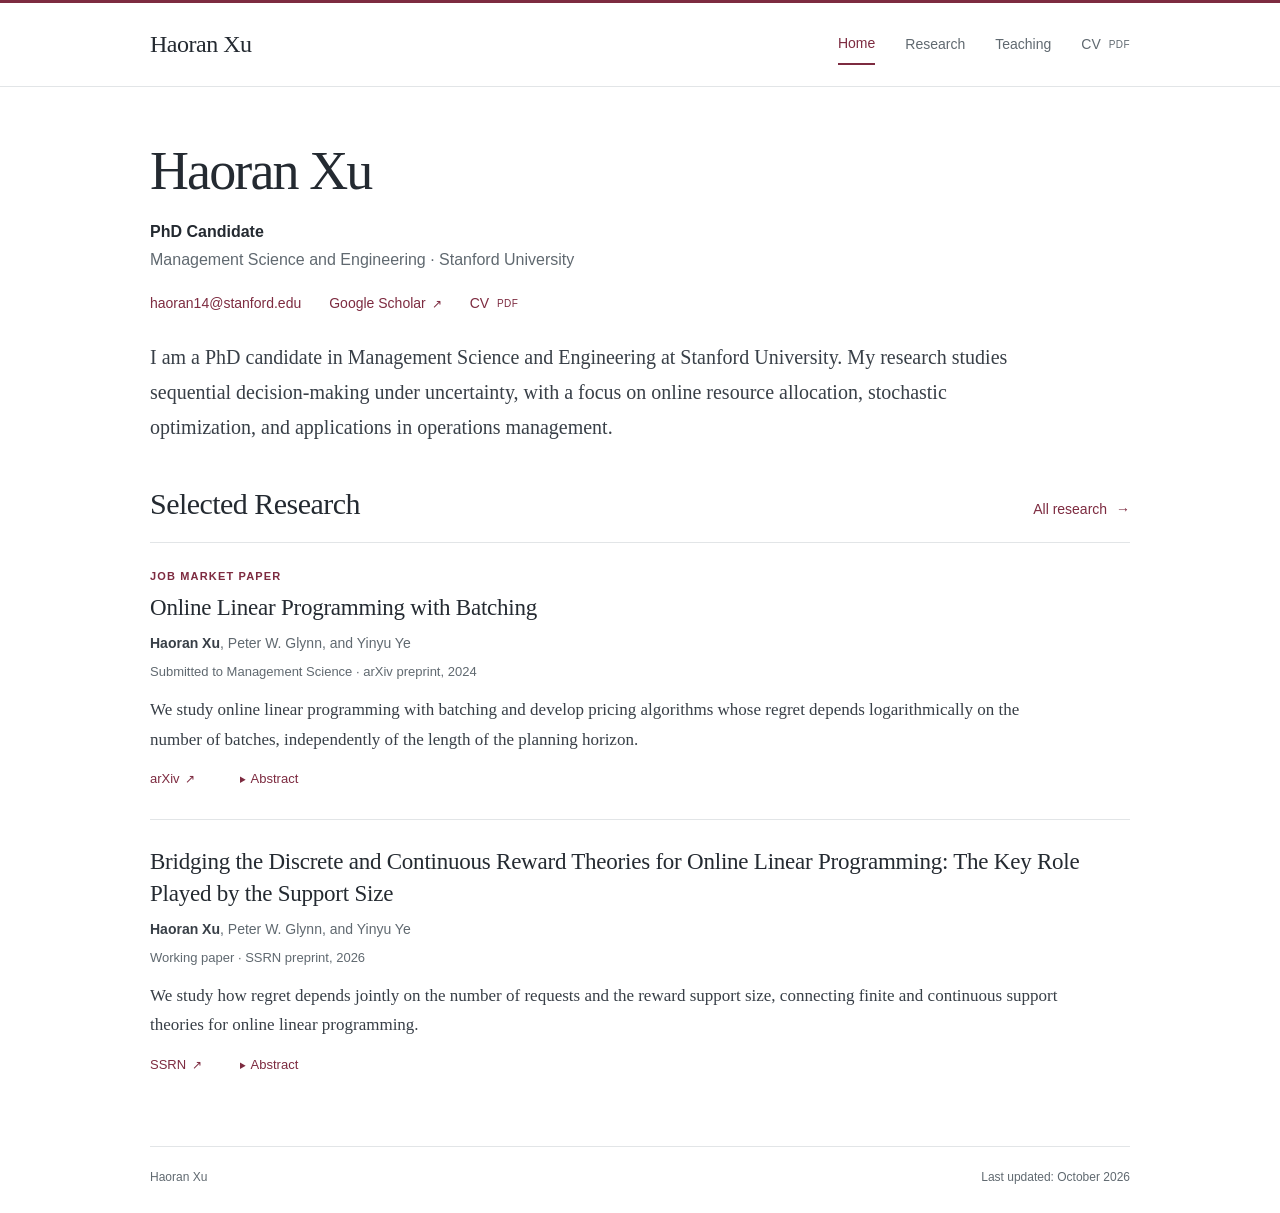
==== index.html @ 0963c2d7 "Add files via upload" ====
<!doctype html>
<html lang="en">
<head>
  <meta charset="utf-8">
  <meta name="viewport" content="width=device-width, initial-scale=1">
  <meta name="description" content="I am a PhD candidate in Management Science and Engineering at Stanford University. My research studies sequential decision-making under uncertainty, with a focus on online resource allocation, stochastic optimization, and applications in operations management.">
  <meta name="author" content="Haoran Xu">
  <meta name="theme-color" content="#7d2b40">
  <meta name="color-scheme" content="light">
  <meta property="og:type" content="website">
  <meta property="og:title" content="Haoran Xu | Stanford University">
  <meta property="og:description" content="I am a PhD candidate in Management Science and Engineering at Stanford University. My research studies sequential decision-making under uncertainty, with a focus on online resource allocation, stochastic optimization, and applications in operations management.">
  <title>Haoran Xu | Stanford University</title>
  <link rel="icon" href="assets/favicon.svg" type="image/svg+xml">
  <link rel="stylesheet" href="style.css">
</head>
<body class="home-page">
  <a class="skip-link" href="#main">Skip to content</a>
  <header class="site-header">
    <div class="header-inner">
      <a class="site-name" href="index.html">Haoran Xu</a>
      <nav class="site-nav" aria-label="Main navigation">
        <a href="index.html" aria-current="page">Home</a>
        <a href="research.html">Research</a>
        <a href="teaching.html">Teaching</a>
        <a href="files/Haoran_Xu_CV.pdf" target="_blank" rel="noopener" aria-label="CV PDF, opens in a new tab">CV <span class="pdf-tag">PDF</span></a>
      </nav>
    </div>
  </header>
  <main id="main" class="site-main" tabindex="-1">
    <section class="hero" aria-labelledby="home-title">
      <div class="hero-copy">
        <h1 id="home-title">Haoran Xu</h1>
        <p class="affiliation"><span class="position">PhD Candidate</span><br>
          Management Science and Engineering · Stanford University</p>
        <div class="contact-links" aria-label="Contact and profile links">
          <a href="mailto:haoran14@stanford.edu">haoran14@stanford.edu</a>
          <a href="https://scholar.google.com/citations?user=--bchzoAAAAJ&amp;hl=en&amp;oi=ao" target="_blank" rel="noopener noreferrer">Google Scholar <span class="external-mark" aria-hidden="true">↗</span></a>
          <a href="files/Haoran_Xu_CV.pdf" target="_blank" rel="noopener" aria-label="Curriculum Vitae PDF, opens in a new tab">CV <span class="pdf-tag">PDF</span></a>
        </div>
        <p class="intro">I am a PhD candidate in Management Science and Engineering at Stanford University. My research studies sequential decision-making under uncertainty, with a focus on online resource allocation, stochastic optimization, and applications in operations management.</p>
      </div>
    </section>
    <section class="selected-research" aria-labelledby="selected-title">
      <div class="section-heading">
        <h2 id="selected-title">Selected Research</h2>
        <a class="all-research" href="research.html">All research <span aria-hidden="true">→</span></a>
      </div>
      <article class="paper" id="batching" aria-labelledby="batching-title">
  <p class="paper-badge">Job Market Paper</p>
<h3 id="batching-title"><a class="paper-title-link" href="https://arxiv.org/abs/2408.00310" target="_blank" rel="noopener noreferrer">Online Linear Programming with Batching</a></h3>
  <p class="paper-authors"><span class="author-self">Haoran Xu</span>, Peter W. Glynn, and Yinyu Ye</p>
  <p class="paper-status">Submitted to Management Science · arXiv preprint, 2024</p>
  <p class="paper-description">We study online linear programming with batching and develop pricing algorithms whose regret depends logarithmically on the number of batches, independently of the length of the planning horizon.</p>
<div class="paper-controls">
    <p class="paper-links"><a href="https://arxiv.org/abs/2408.00310" target="_blank" rel="noopener noreferrer" aria-label="arXiv page for Online Linear Programming with Batching">arXiv <span class="external-mark" aria-hidden="true">↗</span></a></p>
    <details class="abstract">
      <summary>Abstract<span class="sr-only"> for Online Linear Programming with Batching</span></summary>
      <div class="abstract-content">
        <p>We study Online Linear Programming (OLP) with batching. The planning horizon is cut into <math xmlns="http://www.w3.org/1998/Math/MathML" display="inline" aria-label="K" data-tex="K"><mrow><mi>K</mi></mrow></math> batches, and decisions on orders can be delayed to the end of their associated batch. The ability to delay decisions improves operational performance, as measured by regret. We study two questions: (1) What is a lower bound on the regret as a function of <math xmlns="http://www.w3.org/1998/Math/MathML" display="inline" aria-label="K" data-tex="K"><mrow><mi>K</mi></mrow></math> and the length of the planning horizon? (2) Which algorithms can achieve this regret lower bound? This paper analyzes these questions when the distribution of the reward has a continuous support. We provide an <math xmlns="http://www.w3.org/1998/Math/MathML" display="inline" aria-label="Omega of log K" data-tex="\Omega(\log K)"><mrow><mi mathvariant="normal">Ω</mi><mo stretchy="false" lspace="0" rspace="0">(</mo><mi mathvariant="normal">log</mi><mo>&#x2061;</mo><mi>K</mi><mo stretchy="false" lspace="0" rspace="0">)</mo></mrow></math> regret lower bound in the single-resource case, and we provide pricing algorithms having an <math xmlns="http://www.w3.org/1998/Math/MathML" display="inline" aria-label="Big O of log K" data-tex="O(\log K)"><mrow><mi>O</mi><mo stretchy="false" lspace="0" rspace="0">(</mo><mi mathvariant="normal">log</mi><mo>&#x2061;</mo><mi>K</mi><mo stretchy="false" lspace="0" rspace="0">)</mo></mrow></math> regret in the setting with Poisson arrivals and multiple types of resources. All the algorithms update the prices at most <math xmlns="http://www.w3.org/1998/Math/MathML" display="inline" aria-label="K" data-tex="K"><mrow><mi>K</mi></mrow></math> times and only delay orders of the first and the last batches. All the regret bounds are independent of the length of the planning horizon. Finally, we study a more realistic large support setting where the number of distinct order types is finite but scales with the total number of orders. We prove that our <math xmlns="http://www.w3.org/1998/Math/MathML" display="inline" aria-label="Theta of log K" data-tex="\Theta(\log K)"><mrow><mi mathvariant="normal">Θ</mi><mo stretchy="false" lspace="0" rspace="0">(</mo><mi mathvariant="normal">log</mi><mo>&#x2061;</mo><mi>K</mi><mo stretchy="false" lspace="0" rspace="0">)</mo></mrow></math> bounds still hold for the batching operation of a multisecretary problem with discretized uniform rewards in this large support setting, provided the support grows fast enough. This suggests that the continuous support setting that is the paper’s focus serves as a useful theoretical surrogate for the more realistic large finite support setting.</p>
      </div>
    </details>
  </div>
</article>
      <article class="paper" id="bridging" aria-labelledby="bridging-title">
  <h3 id="bridging-title"><a class="paper-title-link" href="https://ssrn.com/abstract=7526320" target="_blank" rel="noopener noreferrer">Bridging the Discrete and Continuous Reward Theories for Online Linear Programming: The Key Role Played by the Support Size</a></h3>
  <p class="paper-authors"><span class="author-self">Haoran Xu</span>, Peter W. Glynn, and Yinyu Ye</p>
  <p class="paper-status">Working paper · SSRN preprint, 2026</p>
  <p class="paper-description">We study how regret depends jointly on the number of requests and the reward support size, connecting finite and continuous support theories for online linear programming.</p>
<div class="paper-controls">
    <p class="paper-links"><a href="https://ssrn.com/abstract=7526320" target="_blank" rel="noopener noreferrer" aria-label="SSRN page for Bridging the Discrete and Continuous Reward Theories for Online Linear Programming: The Key Role Played by the Support Size">SSRN <span class="external-mark" aria-hidden="true">↗</span></a></p>
    <details class="abstract">
      <summary>Abstract<span class="sr-only"> for Bridging the Discrete and Continuous Reward Theories for Online Linear Programming: The Key Role Played by the Support Size</span></summary>
      <div class="abstract-content">
        <p>Existing finite support theory for online linear programming gives regret bounds independent of the number of requests but typically polynomial in the reward support size. On the other hand, continuous support theory establishes that the regret is logarithmic in the number of requests. Given the quite different regret behaviors in these two settings, it is natural to study the intermediate regime, where both the number of requests <math xmlns="http://www.w3.org/1998/Math/MathML" display="inline" aria-label="n" data-tex="n"><mrow><mi>n</mi></mrow></math> and the reward-support size <math xmlns="http://www.w3.org/1998/Math/MathML" display="inline" aria-label="S" data-tex="S"><mrow><mi>S</mi></mrow></math> are large but finite. This regime is also important at a practical level, as it describes settings in which the number of customer types and number of requests are both large. We consider the single resource problem with independent and identically distributed requests from a known distribution. Under appropriate regularity conditions, we prove an <math xmlns="http://www.w3.org/1998/Math/MathML" display="inline" aria-label="Big O of log of min of n and S squared, plus 1 over pi sub min" data-tex="O(\log(\min\{n,S^2\})+1/\pi_{\min})"><mrow><mi>O</mi><mo stretchy="false" lspace="0" rspace="0">(</mo><mi mathvariant="normal">log</mi><mo>&#x2061;</mo><mo stretchy="false" lspace="0" rspace="0">(</mo><mi mathvariant="normal">min</mi><mo>&#x2061;</mo><mo stretchy="false" lspace="0" rspace="0">{</mo><mi>n</mi><mo>,</mo><msup><mi>S</mi><mn>2</mn></msup><mo stretchy="false" lspace="0" rspace="0">}</mo><mo stretchy="false" lspace="0" rspace="0">)</mo><mo>+</mo><mn>1</mn><mo>/</mo><msub><mi>π</mi><mi mathvariant="normal">min</mi></msub><mo stretchy="false" lspace="0" rspace="0">)</mo></mrow></math> regret bound for the Fluid Bayes Selector algorithm, where <math xmlns="http://www.w3.org/1998/Math/MathML" display="inline" aria-label="pi sub min" data-tex="\pi_{\min}"><mrow><msub><mi>π</mi><mi mathvariant="normal">min</mi></msub></mrow></math> denotes the smallest point mass in the marginal distribution of resource consumption. This bound requires no nondegeneracy assumption on the finite support fluid LP. Under additional conditions, every feasible policy incurs <math xmlns="http://www.w3.org/1998/Math/MathML" display="inline" aria-label="Omega of log of min of n and S squared" data-tex="\Omega(\log(\min\{n,S^2\}))"><mrow><mi mathvariant="normal">Ω</mi><mo stretchy="false" lspace="0" rspace="0">(</mo><mi mathvariant="normal">log</mi><mo>&#x2061;</mo><mo stretchy="false" lspace="0" rspace="0">(</mo><mi mathvariant="normal">min</mi><mo>&#x2061;</mo><mo stretchy="false" lspace="0" rspace="0">{</mo><mi>n</mi><mo>,</mo><msup><mi>S</mi><mn>2</mn></msup><mo stretchy="false" lspace="0" rspace="0">}</mo><mo stretchy="false" lspace="0" rspace="0">)</mo><mo stretchy="false" lspace="0" rspace="0">)</mo></mrow></math> regret. We construct two sequences of instances to show that the <math xmlns="http://www.w3.org/1998/Math/MathML" display="inline" aria-label="1 over pi sub min" data-tex="1/\pi_{\min}"><mrow><mn>1</mn><mo>/</mo><msub><mi>π</mi><mi mathvariant="normal">min</mi></msub></mrow></math> term is necessary in the worst case but not for every instance. For the multisecretary problem, exact asymptotics under additional smoothness and polynomial support growth establish <math xmlns="http://www.w3.org/1998/Math/MathML" display="inline" aria-label="square root of n" data-tex="\sqrt{n}"><mrow><msqrt><mi>n</mi></msqrt></mrow></math> as the exact support size scale at which continuous support theory correctly predicts the leading order term of regret of the large support regime. These results quantify the transition between finite and continuous support regret behavior, and clarify the impact of support size on regret.</p>
      </div>
    </details>
  </div>
</article>
    </section>
  </main>
  <footer class="site-footer">
    <div class="footer-inner">
      <span>Haoran Xu</span>
      <span>Last updated: October 2026</span>
    </div>
  </footer>
</body>
</html>
---- style.css ----
/* Shared presentation. No remote fonts, animations, analytics, or scripts. */
:root {
  --accent: #7d2b40;
  --accent-dark: #59202f;
  --ink: #242a31;
  --text: #383f47;
  --muted: #606970;
  --line: #e2e5e7;
  --soft: #faf9f9;
  --serif: Georgia, "Times New Roman", serif;
  --sans: -apple-system, BlinkMacSystemFont, "Segoe UI", Arial, sans-serif;
  --page-width: 980px;
}
* { box-sizing: border-box; }
html { color-scheme: light; -webkit-text-size-adjust: 100%; }
body {
  margin: 0; background: #fff; color: var(--text);
  font: 18px/1.7 var(--serif);
  min-height: 100vh; display: flex; flex-direction: column;
  -webkit-font-smoothing: antialiased;
}
a { color: var(--accent); text-decoration-thickness: 1px; text-underline-offset: 4px; }
a:hover { color: var(--accent-dark); }
a:focus-visible, summary:focus-visible {
  outline: 2px solid var(--accent); outline-offset: 5px; border-radius: 2px;
}
::selection { background: #f0dee3; color: var(--ink); }
h1,h2,h3,p { margin-top: 0; }
h1,h2,h3 { color: var(--ink); }
h1 { font-size: 54px; line-height: 1.16; letter-spacing: -.035em; font-weight: 400; margin-bottom: 15px; }
h2 { font-size: 30px; line-height: 1.28; letter-spacing: -.018em; font-weight: 400; margin-bottom: 25px; }
h3 { font-size: 23px; line-height: 1.4; letter-spacing: -.01em; font-weight: 400; margin-bottom: 8px; }
p { margin-bottom: 16px; }
.skip-link {
  position: absolute; top: -100px; left: 16px; z-index: 10;
  padding: 10px 14px; background: #fff; font-family: var(--sans);
}
.skip-link:focus { top: 10px; }
.sr-only {
  position: absolute; width: 1px; height: 1px; padding: 0;
  margin: -1px; overflow: hidden; clip: rect(0,0,0,0); white-space: nowrap; border: 0;
}
.site-header { border-top: 3px solid var(--accent); border-bottom: 1px solid var(--line); }
.header-inner {
  width: min(calc(100% - 64px), var(--page-width)); margin: 0 auto;
  min-height: 83px; display: flex; align-items: center;
  justify-content: space-between; gap: 24px;
}
.site-name { font: 24px/1.2 var(--serif); letter-spacing: -.02em; color: var(--ink); text-decoration: none; }
.site-nav { display: flex; align-items: center; gap: 30px; font: 14px/1.3 var(--sans); }
.site-nav a { padding: 10px 0; color: var(--muted); text-decoration: none; white-space: nowrap; }
.site-nav a:hover { color: var(--accent); }
.site-nav a[aria-current="page"] { color: var(--accent); border-bottom: 2px solid var(--accent); }
.pdf-tag { font: 10px/1 var(--sans); letter-spacing: .045em; margin-left: 4px; vertical-align: 1px; }
.site-main { width: min(calc(100% - 64px), var(--page-width)); margin: 0 auto; padding: 53px 0 68px; flex: 1; }
.hero { padding-bottom: 40px; }
.hero-copy { min-width: 0; }
.affiliation { font: 16px/1.8 var(--sans); color: var(--muted); margin-bottom: 18px; }
.position { font-weight: 600; color: var(--ink); }
.contact-links { display: flex; flex-wrap: wrap; gap: 9px 28px; font: 14px/1.5 var(--sans); margin-bottom: 26px; }
.contact-links a { text-decoration: none; }
.contact-links a:hover { text-decoration: underline; }
.external-mark { display: inline-block; font: 12px/1 var(--sans); margin-left: 2px; }
.intro { font-size: 20px; line-height: 1.75; margin-bottom: 0; max-width: 890px; }
.section-heading { display: flex; justify-content: space-between; align-items: baseline; gap: 20px; border-bottom: 1px solid var(--line); padding-bottom: 18px; }
.section-heading h2 { margin: 0; }
.all-research { font: 14px/1.4 var(--sans); white-space: nowrap; text-decoration: none; }
.all-research:hover { text-decoration: underline; }
.all-research span { margin-left: 5px; }
.paper { padding: 26px 0; border-bottom: 1px solid var(--line); scroll-margin-top: 25px; }
.paper:last-child { border-bottom: 0; padding-bottom: 0; }
.paper-title-link { color: var(--ink); text-decoration: none; }
.paper-title-link:hover { color: var(--accent); text-decoration: underline; }
.paper-badge { color: var(--accent); font: 600 11px/1.3 var(--sans); text-transform: uppercase; letter-spacing: .105em; margin-bottom: 9px; }
.paper-authors { font: 14px/1.7 var(--sans); color: var(--muted); margin: 0 0 5px; }
.author-self { color: var(--text); font-weight: 600; }
.paper-status { font: 13px/1.65 var(--sans); color: var(--muted); margin-bottom: 0; }
.paper-description { font-size: 17px; line-height: 1.72; max-width: 920px; margin: 13px 0 0; }
.paper-controls { margin-top: 12px; position: relative; }
.paper-links { position: absolute; left: 0; top: 0; font: 13px/1.6 var(--sans); margin: 0 25px 0 0; padding: 3px 0; }
.paper-links a { text-decoration: none; }
.paper-links a:hover { text-decoration: underline; }
.abstract { font-size: 17px; }
.abstract summary {
  font: 13px/1.6 var(--sans); color: var(--accent);
  cursor: pointer; padding: 3px 0; width: max-content; max-width: 100%;
  margin-left: 90px; list-style-position: inside;
}
.abstract summary::marker { color: var(--accent); font-size: 10px; }
.abstract summary:hover { text-decoration: underline; text-underline-offset: 4px; }
.abstract-content {
  clear: both; margin-top: 16px; padding: 17px 21px;
  border-left: 2px solid #d9b9c2; background: var(--soft);
  font-size: 17px; line-height: 1.8; overflow-wrap: break-word;
}
.abstract-content p { margin-bottom: 13px; }
.abstract-content p:last-child { margin-bottom: 0; }
.paper-controls::after { content: ""; display: block; clear: both; }
math { font-family: "Cambria Math", "STIX Two Math", "STIX Math", "Latin Modern Math", math; font-size: 1.02em; }
.page-intro { margin-bottom: 42px; }
.page-intro h1 { margin-bottom: 20px; }
.section-nav { display: flex; flex-wrap: wrap; gap: 8px 25px; font: 13px/1.7 var(--sans); }
.section-nav a { text-decoration: none; color: var(--muted); }
.section-nav a:hover { color: var(--accent); text-decoration: underline; }
.research-section { margin-top: 48px; scroll-margin-top: 24px; }
.research-section h2 { padding-bottom: 17px; border-bottom: 1px solid var(--line); margin-bottom: 0; }
.research-section:first-of-type { margin-top: 0; }
.preparation-paper { padding-top: 25px; padding-bottom: 24px; }
.project-description { font-size: 18px; line-height: 1.8; margin-top: 18px; margin-bottom: 0; }
.page-subtitle { color: var(--muted); font: 16px/1.6 var(--sans); margin-bottom: 0; }
.teaching-section { margin-bottom: 43px; }
.teaching-section:last-child { margin-bottom: 0; }
.teaching-section h2 { margin-bottom: 12px; }
.course { display: flex; align-items: center; justify-content: space-between; gap: 22px; padding: 20px 0; border-top: 1px solid var(--line); }
.course h3 { margin: 4px 0 0; font-size: 22px; }
.course-code { margin: 0; color: var(--accent); font: 600 12px/1.4 var(--sans); letter-spacing: .025em; }
.course-term { color: var(--muted); white-space: nowrap; margin: 0; font: 14px/1.6 var(--sans); }
.site-footer { margin-top: auto; }
.footer-inner {
  width: min(calc(100% - 64px), var(--page-width)); margin: 0 auto;
  border-top: 1px solid var(--line); padding: 21px 0 27px;
  display: flex; justify-content: space-between; gap: 20px;
  color: var(--muted); font: 12px/1.5 var(--sans);
}
/* Optional portrait: add hero--with-photo and an image as described in README. */
.hero--with-photo { display: grid; grid-template-columns: minmax(0,1fr) 128px; gap: 38px; align-items: start; }
.profile-photo { display: block; width: 128px; height: 128px; object-fit: cover; border-radius: 50%; }
@media (max-width: 700px) {
  .header-inner, .site-main, .footer-inner { width: calc(100% - 40px); }
  .header-inner { min-height: 76px; gap: 20px; }
  .site-nav { gap: 19px; font-size: 13px; }
  .site-name { font-size: 23px; }
  .site-main { padding-top: 36px; padding-bottom: 44px; }
  h1 { font-size: 45px; }
  h2 { font-size: 27px; }
  h3 { font-size: 22px; }
  .hero { padding-bottom: 34px; }
  .intro { font-size: 19px; line-height: 1.75; }
  .affiliation { font-size: 15px; }
  .contact-links { font-size: 13px; column-gap: 20px; }
  .paper { padding-top: 24px; padding-bottom: 24px; }
  .paper-authors { font-size: 13px; }
  .paper-status { font-size: 12px; }
  .paper-description { font-size: 17px; }
  .section-heading { padding-bottom: 16px; }
  .all-research { font-size: 13px; }
  .abstract-content { padding: 13px 16px; font-size: 16px; line-height: 1.8; }
  .page-intro { margin-bottom: 33px; }
  .research-section { margin-top: 37px; }
  .project-description { font-size: 17px; }
  .hero--with-photo { grid-template-columns: minmax(0,1fr) 96px; gap: 22px; }
  .profile-photo { width: 96px; height: 96px; }
}
@media (max-width: 480px) {
  .header-inner { display: block; padding-top: 18px; padding-bottom: 11px; }
  .site-name { display: inline-block; margin-bottom: 10px; }
  .site-nav { gap: 27px; }
  .site-nav a { padding-top: 5px; padding-bottom: 6px; }
  .site-main { padding-top: 30px; }
  h1 { font-size: 41px; }
  h2 { font-size: 25px; }
  h3 { font-size: 21px; }
  .contact-links { gap: 10px 22px; margin-bottom: 23px; }
  .contact-links a:first-child { flex-basis: 100%; }
  .intro { font-size: 18px; }
  .section-heading { align-items: baseline; gap: 12px; }
  .section-heading h2 { font-size: 24px; }
  .all-research { font-size: 12px; }
  .paper-authors { font-size: 13px; }
  .paper-description { font-size: 16px; }
  .abstract-content { padding: 12px 13px; }
  .section-nav { gap: 7px 18px; }
  .course { display: block; padding: 19px 0; }
  .course h3 { font-size: 21px; }
  .course-term { margin-top: 8px; font-size: 13px; }
  .footer-inner { font-size: 11px; gap: 12px; }
  .hero--with-photo { display: flex; flex-direction: column-reverse; gap: 20px; }
}
@media print {
  body { font-size: 11pt; color: #000; }
  .site-header, .site-footer, .skip-link, .section-nav, .all-research { display: none; }
  .site-main { width: 100%; padding: 0; }
  h1 { font-size: 28pt; }
  h2 { font-size: 19pt; }
  h3 { font-size: 14pt; }
  a { color: #000; }
  .abstract-content { background: none; font-size: 10pt; }
  .paper, .course { break-inside: avoid; }
  .hero { padding-bottom: 20px; }
}
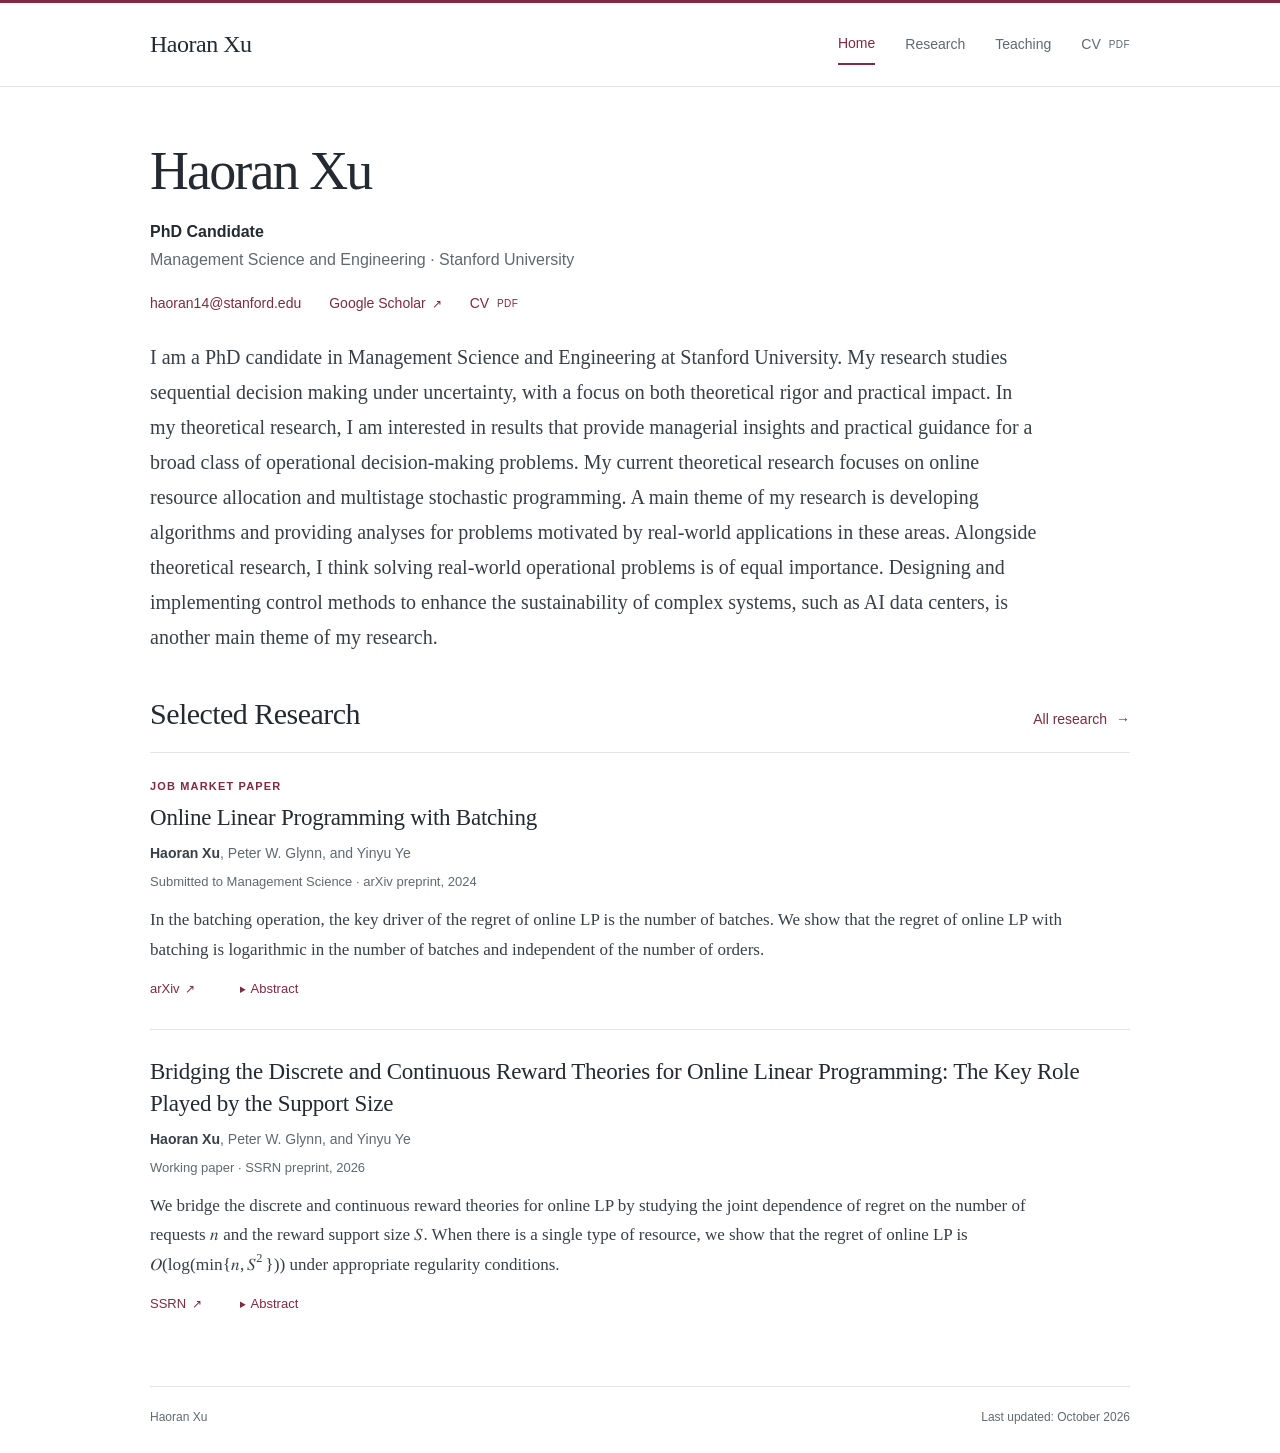
==== commit 866907df: "Add files via upload Update introduction and research summaries" ====
--- a/index.html
+++ b/index.html
@@ -3,13 +3,13 @@
 <head>
   <meta charset="utf-8">
   <meta name="viewport" content="width=device-width, initial-scale=1">
-  <meta name="description" content="I am a PhD candidate in Management Science and Engineering at Stanford University. My research studies sequential decision-making under uncertainty, with a focus on online resource allocation, stochastic optimization, and applications in operations management.">
+  <meta name="description" content="I am a PhD candidate in Management Science and Engineering at Stanford University. My research studies sequential decision making under uncertainty, with a focus on both theoretical rigor and practical impact.">
   <meta name="author" content="Haoran Xu">
   <meta name="theme-color" content="#7d2b40">
   <meta name="color-scheme" content="light">
   <meta property="og:type" content="website">
   <meta property="og:title" content="Haoran Xu | Stanford University">
-  <meta property="og:description" content="I am a PhD candidate in Management Science and Engineering at Stanford University. My research studies sequential decision-making under uncertainty, with a focus on online resource allocation, stochastic optimization, and applications in operations management.">
+  <meta property="og:description" content="I am a PhD candidate in Management Science and Engineering at Stanford University. My research studies sequential decision making under uncertainty, with a focus on both theoretical rigor and practical impact.">
   <title>Haoran Xu | Stanford University</title>
   <link rel="icon" href="assets/favicon.svg" type="image/svg+xml">
   <link rel="stylesheet" href="style.css">
@@ -38,7 +38,7 @@
           <a href="https://scholar.google.com/citations?user=--bchzoAAAAJ&amp;hl=en&amp;oi=ao" target="_blank" rel="noopener noreferrer">Google Scholar <span class="external-mark" aria-hidden="true">↗</span></a>
           <a href="files/Haoran_Xu_CV.pdf" target="_blank" rel="noopener" aria-label="Curriculum Vitae PDF, opens in a new tab">CV <span class="pdf-tag">PDF</span></a>
         </div>
-        <p class="intro">I am a PhD candidate in Management Science and Engineering at Stanford University. My research studies sequential decision-making under uncertainty, with a focus on online resource allocation, stochastic optimization, and applications in operations management.</p>
+        <p class="intro">I am a PhD candidate in Management Science and Engineering at Stanford University. My research studies sequential decision making under uncertainty, with a focus on both theoretical rigor and practical impact. In my theoretical research, I am interested in results that provide managerial insights and practical guidance for a broad class of operational decision-making problems. My current theoretical research focuses on online resource allocation and multistage stochastic programming. A main theme of my research is developing algorithms and providing analyses for problems motivated by real-world applications in these areas. Alongside theoretical research, I think solving real-world operational problems is of equal importance. Designing and implementing control methods to enhance the sustainability of complex systems, such as AI data centers, is another main theme of my research.</p>
       </div>
     </section>
     <section class="selected-research" aria-labelledby="selected-title">
@@ -51,7 +51,7 @@
 <h3 id="batching-title"><a class="paper-title-link" href="https://arxiv.org/abs/2408.00310" target="_blank" rel="noopener noreferrer">Online Linear Programming with Batching</a></h3>
   <p class="paper-authors"><span class="author-self">Haoran Xu</span>, Peter W. Glynn, and Yinyu Ye</p>
   <p class="paper-status">Submitted to Management Science · arXiv preprint, 2024</p>
-  <p class="paper-description">We study online linear programming with batching and develop pricing algorithms whose regret depends logarithmically on the number of batches, independently of the length of the planning horizon.</p>
+  <p class="paper-description">In the batching operation, the key driver of the regret of online LP is the number of batches. We show that the regret of online LP with batching is logarithmic in the number of batches and independent of the number of orders.</p>
 <div class="paper-controls">
     <p class="paper-links"><a href="https://arxiv.org/abs/2408.00310" target="_blank" rel="noopener noreferrer" aria-label="arXiv page for Online Linear Programming with Batching">arXiv <span class="external-mark" aria-hidden="true">↗</span></a></p>
     <details class="abstract">
@@ -66,7 +66,7 @@
   <h3 id="bridging-title"><a class="paper-title-link" href="https://ssrn.com/abstract=7526320" target="_blank" rel="noopener noreferrer">Bridging the Discrete and Continuous Reward Theories for Online Linear Programming: The Key Role Played by the Support Size</a></h3>
   <p class="paper-authors"><span class="author-self">Haoran Xu</span>, Peter W. Glynn, and Yinyu Ye</p>
   <p class="paper-status">Working paper · SSRN preprint, 2026</p>
-  <p class="paper-description">We study how regret depends jointly on the number of requests and the reward support size, connecting finite and continuous support theories for online linear programming.</p>
+  <p class="paper-description">We bridge the discrete and continuous reward theories for online LP by studying the joint dependence of regret on the number of requests <math xmlns="http://www.w3.org/1998/Math/MathML" display="inline" aria-label="n" data-tex="n"><mrow><mi>n</mi></mrow></math> and the reward support size <math xmlns="http://www.w3.org/1998/Math/MathML" display="inline" aria-label="S" data-tex="S"><mrow><mi>S</mi></mrow></math>. When there is a single type of resource, we show that the regret of online LP is <math xmlns="http://www.w3.org/1998/Math/MathML" display="inline" aria-label="Big O of log of minimum of n and S squared" data-tex="O(\log(\min\{n,S^2\}))"><mrow><mi>O</mi><mo stretchy="false" lspace="0" rspace="0">(</mo><mi mathvariant="normal">log</mi><mo>&#x2061;</mo><mo stretchy="false" lspace="0" rspace="0">(</mo><mi mathvariant="normal">min</mi><mo>&#x2061;</mo><mo stretchy="false" lspace="0" rspace="0">{</mo><mi>n</mi><mo>,</mo><msup><mi>S</mi><mn>2</mn></msup><mo stretchy="false" lspace="0" rspace="0">}</mo><mo stretchy="false" lspace="0" rspace="0">)</mo><mo stretchy="false" lspace="0" rspace="0">)</mo></mrow></math> under appropriate regularity conditions.</p>
 <div class="paper-controls">
     <p class="paper-links"><a href="https://ssrn.com/abstract=7526320" target="_blank" rel="noopener noreferrer" aria-label="SSRN page for Bridging the Discrete and Continuous Reward Theories for Online Linear Programming: The Key Role Played by the Support Size">SSRN <span class="external-mark" aria-hidden="true">↗</span></a></p>
     <details class="abstract">
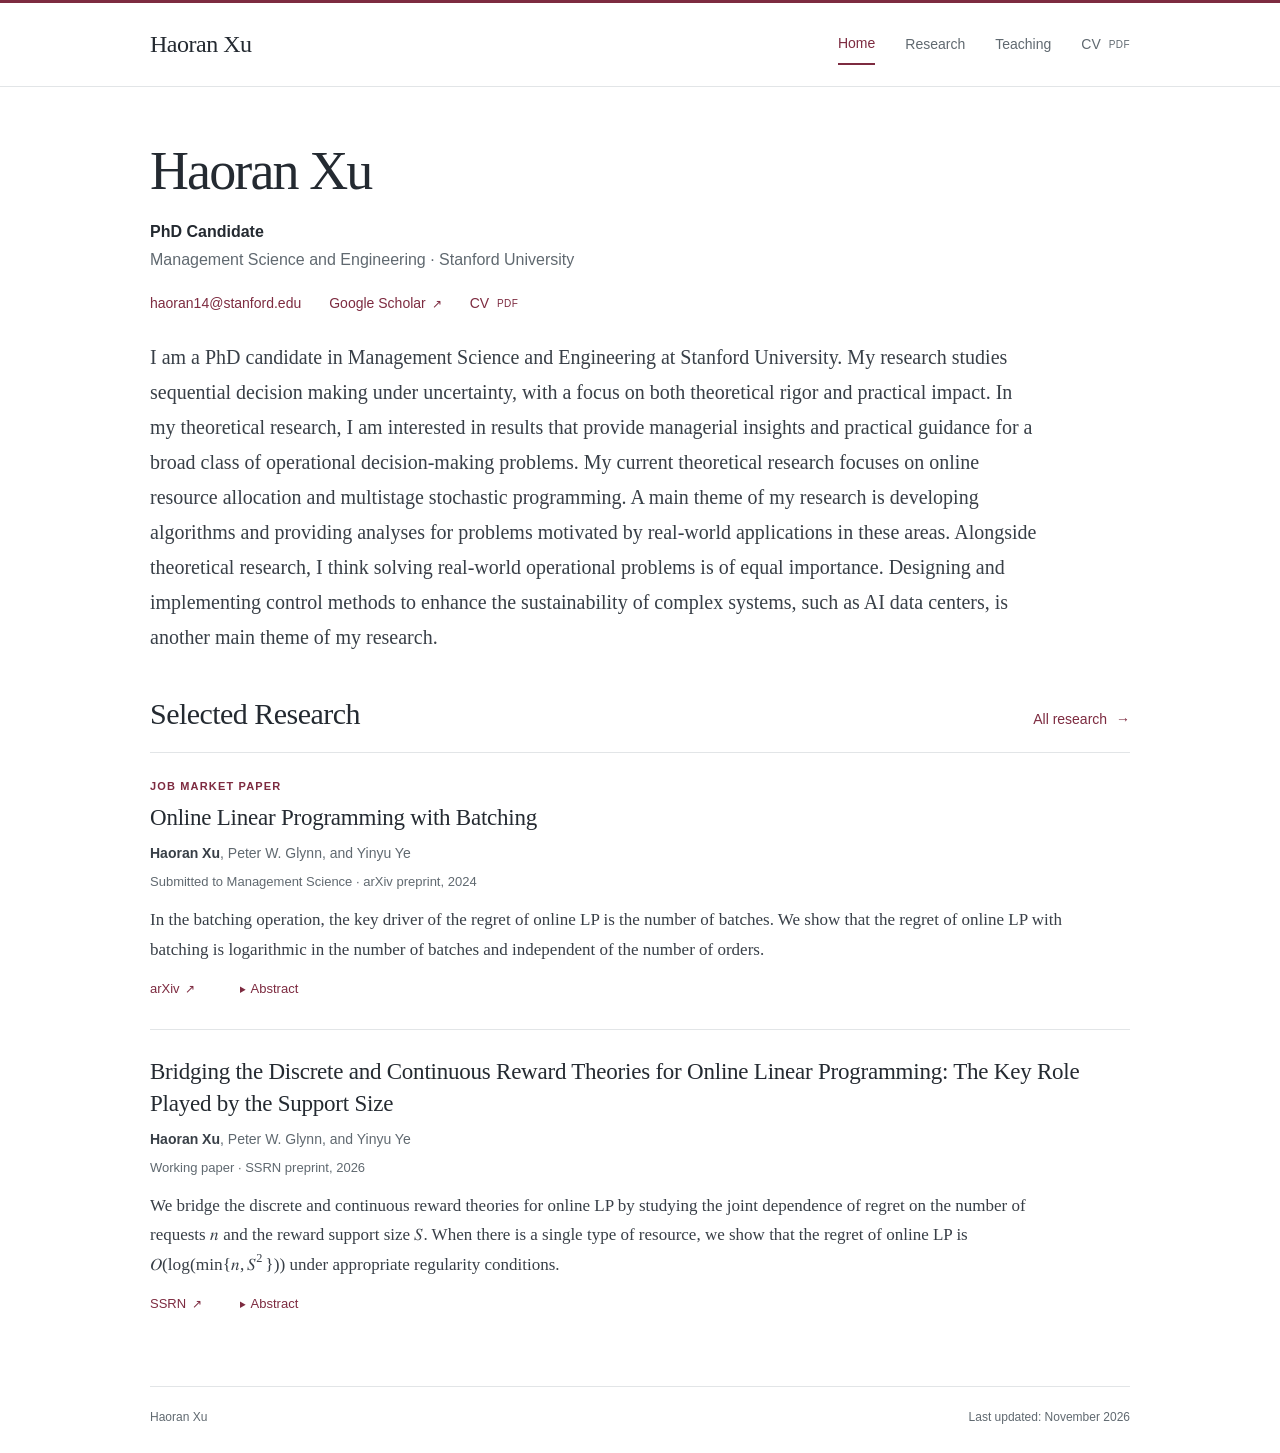
==== commit 9923a9eb: "Add files via upload" ====
--- a/index.html
+++ b/index.html
@@ -82,7 +82,7 @@
   <footer class="site-footer">
     <div class="footer-inner">
       <span>Haoran Xu</span>
-      <span>Last updated: October 2026</span>
+      <span>Last updated: November 2026</span>
     </div>
   </footer>
 </body>
